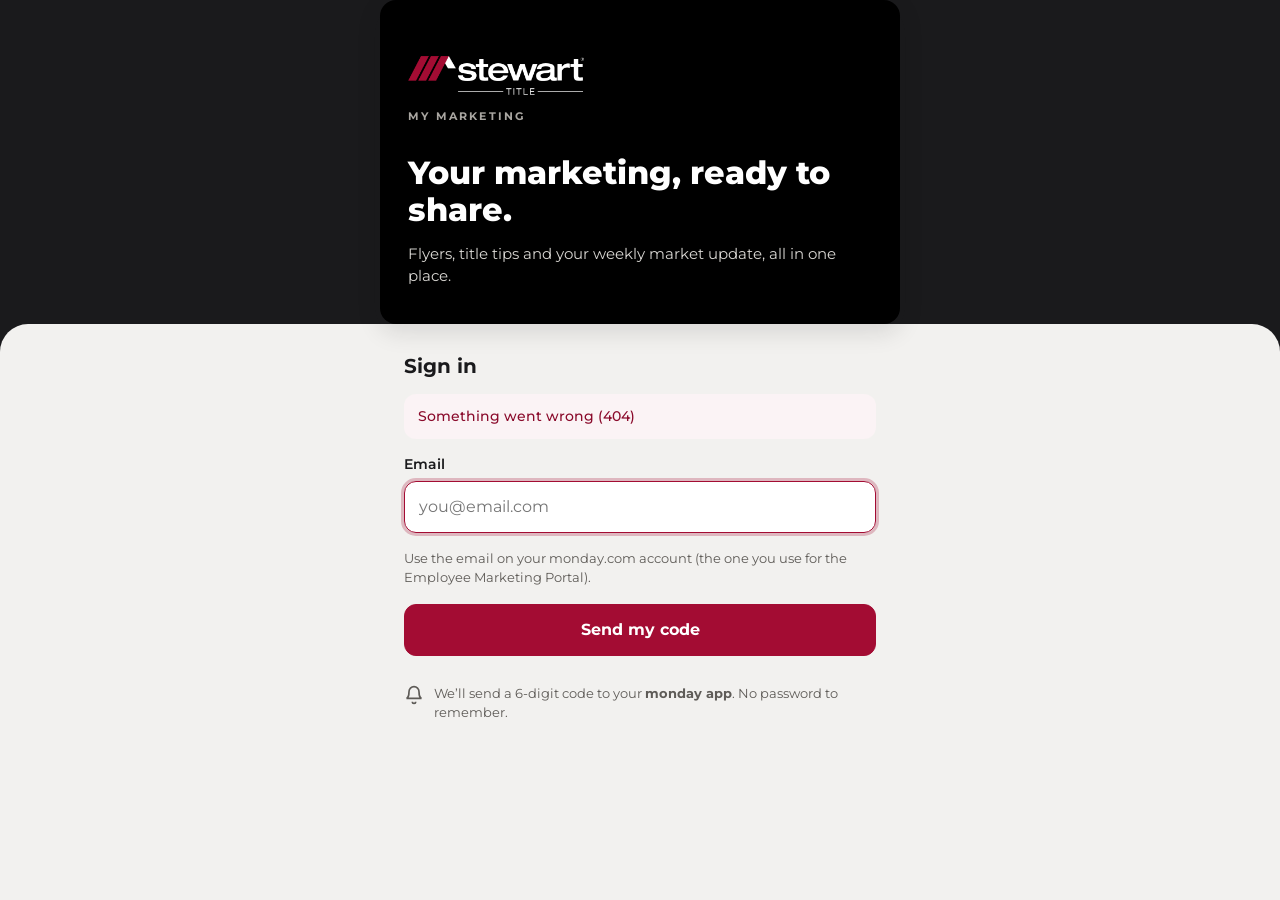
==== my-marketing/public/index.html @ 84f85407 "Add My Marketing employee app (monday notification sign-in, per-person content, share/download) Co-A" ====
<!doctype html>
<html lang="en">
<head>
<meta charset="utf-8">
<meta name="viewport" content="width=device-width, initial-scale=1, viewport-fit=cover">
<title>My Marketing · Stewart Title</title>
<meta name="description" content="Your Stewart Title marketing: flyers, title tips and your weekly market update, ready to share.">
<link rel="icon" href="favicon.ico" sizes="any">
<link rel="apple-touch-icon" href="icons/apple-touch-icon.png">
<link rel="manifest" href="manifest.webmanifest">
<meta name="theme-color" content="#1A1A1C">
<meta name="apple-mobile-web-app-capable" content="yes">
<meta name="mobile-web-app-capable" content="yes">
<meta name="apple-mobile-web-app-status-bar-style" content="black">
<meta name="apple-mobile-web-app-title" content="My Marketing">
<link rel="preconnect" href="https://fonts.googleapis.com">
<link rel="preconnect" href="https://fonts.gstatic.com" crossorigin>
<link href="https://fonts.googleapis.com/css2?family=Montserrat:wght@400;500;600;700;800&display=swap" rel="stylesheet">
<link rel="stylesheet" href="style.css">
</head>
<body>
<div id="app"><div class="boot"><img src="logo-light.png" alt="Stewart Title" width="176"></div></div>
<script src="app.js"></script>
</body>
</html>
---- my-marketing/public/style.css ----
:root {
  --ink: #1A1A1C; --ink2: #2C2B2D; --paper: #F2F1EF; --card: #FFFFFF; --brand: #A30C33; --brand-dark: #7E0A28; --tint: #FBF3F5;
  --muted: #5E5B57; --muted-dark: #A9A6A1; --line: #E4E1DC; --field: #CFCBC5; --on-dark: #D8D6D2;
  --safe-b: env(safe-area-inset-bottom, 0px); --safe-t: env(safe-area-inset-top, 0px);
}
* { box-sizing: border-box; }
html, body { margin: 0; }
body { font-family: Montserrat, -apple-system, BlinkMacSystemFont, "Segoe UI", sans-serif; color: var(--ink); background: var(--paper); -webkit-font-smoothing: antialiased; -webkit-tap-highlight-color: transparent; }
a { color: var(--brand); }
button { font-family: inherit; cursor: pointer; }
img { max-width: 100%; }
.sr { position: absolute; width: 1px; height: 1px; overflow: hidden; clip: rect(0 0 0 0); white-space: nowrap; }
.boot { min-height: 100vh; background: var(--ink); display: flex; align-items: center; justify-content: center; }

/* ---------- buttons ---------- */
.btn { display: inline-flex; align-items: center; justify-content: center; gap: 10px; min-height: 52px; padding: 0 18px; border-radius: 12px; border: 1.5px solid var(--field); background: #fff; color: var(--ink); font-size: 15px; font-weight: 600; text-decoration: none; }
.btn.primary { background: var(--brand); border-color: var(--brand); color: #fff; font-weight: 700; font-size: 16px; }
.btn.primary:hover { background: var(--brand-dark); border-color: var(--brand-dark); }
.btn.block { width: 100%; }
.btn:disabled { opacity: .55; cursor: default; }
.btn svg { flex: none; }
.link { background: none; border: none; color: var(--brand); font-weight: 600; font-size: 14px; padding: 8px; min-height: 40px; }
.back { display: inline-flex; align-items: center; gap: 6px; font-size: 14px; font-weight: 600; text-decoration: none; min-height: 44px; color: var(--brand); background: none; border: none; padding: 0; }
.back.light { color: #fff; }
.err { background: var(--tint); color: #8A0A2B; border-radius: 12px; padding: 12px 14px; font-size: 14px; line-height: 1.5; font-weight: 500; }
.spin { width: 20px; height: 20px; border-radius: 50%; border: 2.5px solid rgba(255,255,255,.35); border-top-color: #fff; animation: spin .8s linear infinite; }
.spin.dark { border-color: rgba(26,26,28,.15); border-top-color: var(--brand); }
@keyframes spin { to { transform: rotate(360deg); } }

/* ---------- sign in ---------- */
.signin { min-height: 100vh; min-height: 100dvh; background: var(--ink); display: flex; flex-direction: column; }
.signin .hero { padding: calc(56px + var(--safe-t)) 28px 36px; display: flex; flex-direction: column; gap: 14px; color: #fff; max-width: 520px; width: 100%; margin: 0 auto; }
.signin .hero img { width: 176px; height: auto; }
.eyebrow { font-size: 11px; font-weight: 700; letter-spacing: .2em; color: var(--muted-dark); }
.signin h1 { margin: 18px 0 0; font-size: 32px; line-height: 1.15; font-weight: 800; }
.signin .hero p { margin: 0; font-size: 15px; line-height: 1.5; color: var(--on-dark); }
.signin .sheet { flex: 1; background: var(--paper); border-radius: 28px 28px 0 0; padding: 30px 24px calc(28px + var(--safe-b)); }
.signin .sheet > div { max-width: 472px; margin: 0 auto; display: flex; flex-direction: column; gap: 16px; }
#f-email, #f-code { display: flex; flex-direction: column; gap: 16px; }
.signin h2 { margin: 0; font-size: 20px; font-weight: 700; }
.field { display: flex; flex-direction: column; gap: 8px; font-size: 14px; font-weight: 600; }
.field input { font-family: inherit; font-size: 16px; padding: 14px; border-radius: 12px; border: 1.5px solid var(--field); background: #fff; color: var(--ink); min-height: 52px; width: 100%; }
.field input:focus, .digits input:focus { outline: 3px solid rgba(163,12,51,.25); border-color: var(--brand); }
.hint { margin: 0; font-size: 13px; line-height: 1.5; color: var(--muted); }
.note { display: flex; gap: 10px; align-items: flex-start; font-size: 13px; line-height: 1.5; color: var(--muted); }
.note svg { flex: none; margin-top: 1px; }
.notif { background: #fff; border-radius: 16px; padding: 14px 16px; display: flex; gap: 12px; align-items: center; box-shadow: 0 6px 20px rgba(26,26,28,.08); }
.notif .ic { width: 40px; height: 40px; border-radius: 10px; background: var(--ink); display: inline-flex; align-items: center; justify-content: center; flex: none; }
.notif span { font-size: 13px; line-height: 1.45; }
.digits { display: grid; grid-template-columns: repeat(6, minmax(0, 1fr)); gap: 8px; }
.digits input { font-family: inherit; text-align: center; font-size: 24px; font-weight: 700; height: 58px; border-radius: 12px; border: 1.5px solid var(--field); background: #fff; width: 100%; color: var(--ink); padding: 0; }
.check { display: flex; gap: 10px; align-items: center; font-size: 14px; min-height: 44px; }
.check input { width: 20px; height: 20px; accent-color: var(--brand); margin: 0; flex: none; }

/* ---------- app frame ---------- */
.frame { min-height: 100vh; min-height: 100dvh; display: flex; flex-direction: column; padding-bottom: calc(76px + var(--safe-b)); }
.topbar { display: none; }
.tabs { position: fixed; left: 0; right: 0; bottom: 0; z-index: 20; background: #fff; border-top: 1px solid var(--line); display: grid; grid-template-columns: repeat(var(--n, 4), minmax(0, 1fr)); padding: 6px 6px calc(8px + var(--safe-b)); }
.tabs a { display: flex; flex-direction: column; align-items: center; justify-content: center; gap: 4px; min-height: 52px; font-size: 11px; font-weight: 600; color: var(--muted); text-decoration: none; }
.tabs a.on { color: var(--brand); font-weight: 700; }
.wrap { width: 100%; max-width: 1160px; margin: 0 auto; }

/* home header */
.homehead { background: var(--ink); color: #fff; padding: calc(44px + var(--safe-t)) 20px 24px; }
.homehead .wrap { display: flex; flex-direction: column; gap: 18px; }
.homehead .row1 { display: flex; align-items: center; justify-content: space-between; }
.homehead .row1 img { width: 128px; height: auto; }
.avatar { width: 40px; height: 40px; border-radius: 50%; background: #4A4845; color: #fff; display: inline-flex; align-items: center; justify-content: center; font-size: 14px; font-weight: 700; border: none; overflow: hidden; padding: 0; flex: none; }
.avatar img { width: 100%; height: 100%; object-fit: cover; object-position: top; }
.date { font-size: 13px; font-weight: 600; color: var(--muted-dark); }
.homehead h1 { margin: 4px 0 0; font-size: 28px; font-weight: 800; line-height: 1.15; }
.homehead p { margin: 6px 0 0; font-size: 14px; color: var(--on-dark); }
.homehead p b { color: #fff; }
.search { display: flex; align-items: center; gap: 10px; border-radius: 12px; padding: 0 14px; min-height: 50px; background: #fff; border: 1.5px solid var(--field); }
.search.dark { background: var(--ink2); border-color: var(--ink2); }
.search input { font-family: inherit; font-size: 16px; border: none; background: transparent; color: var(--ink); flex: 1; min-height: 46px; outline: none; min-width: 0; }
.search.dark input { color: #fff; }
.search.dark input::placeholder { color: var(--muted-dark); }

section.blk { padding: 26px 20px 0; }
section.blk > .wrap { display: flex; flex-direction: column; gap: 12px; }
.h2row { display: flex; align-items: baseline; justify-content: space-between; gap: 12px; }
h2.h { margin: 0; font-size: 19px; font-weight: 800; }
.sub { font-size: 13px; color: var(--muted); margin-top: -6px; }
.badge { font-size: 10px; font-weight: 700; letter-spacing: .08em; color: #fff; background: var(--brand); border-radius: 999px; padding: 3px 8px; }

/* this week */
.week { display: grid; gap: 12px; }
.hero { position: relative; display: block; border-radius: 16px; overflow: hidden; background: #000; box-shadow: 0 8px 24px rgba(26,26,28,.12); }
.hero video, .hero img { display: block; width: 100%; max-height: 520px; object-fit: contain; background: #000; }
.areas { display: grid; grid-template-columns: repeat(3, minmax(0, 1fr)); gap: 10px; }

/* tiles */
.tiles { display: grid; grid-template-columns: repeat(2, minmax(0, 1fr)); gap: 12px; }
.tile { background: #fff; border-radius: 16px; padding: 16px; text-decoration: none; color: var(--ink); display: flex; flex-direction: column; gap: 10px; min-height: 120px; }
.tile .ic { width: 40px; height: 40px; border-radius: 10px; background: var(--tint); display: inline-flex; align-items: center; justify-content: center; }
.tile b { font-size: 15px; }
.tile span.c { font-size: 12px; color: var(--muted); margin-top: auto; }
.tile span.c em { font-style: normal; color: var(--brand); font-weight: 700; }

/* piece cards */
.grid { display: grid; grid-template-columns: repeat(2, minmax(0, 1fr)); gap: 18px 12px; }
.strip { display: flex; gap: 12px; overflow-x: auto; margin-right: -20px; padding: 0 20px 6px 0; scroll-snap-type: x proximity; }
.strip .card { flex: none; width: 150px; scroll-snap-align: start; }
.card { text-decoration: none; color: var(--ink); display: flex; flex-direction: column; gap: 8px; font-size: 13px; font-weight: 600; line-height: 1.35; min-width: 0; }
.thumb { position: relative; display: block; border-radius: 12px; overflow: hidden; background: #E4E1DC; aspect-ratio: 4 / 5; box-shadow: 0 4px 12px rgba(26,26,28,.10); }
.thumb img, .thumb video { display: block; width: 100%; height: 100%; object-fit: cover; object-position: top; }
.thumb .badge { position: absolute; top: 8px; left: 8px; }
.thumb .play { position: absolute; left: 50%; top: 50%; transform: translate(-50%, -50%); width: 48px; height: 48px; border-radius: 50%; background: rgba(163,12,51,.92); display: flex; align-items: center; justify-content: center; }
.doc { width: 100%; height: 100%; display: flex; flex-direction: column; align-items: center; justify-content: center; gap: 8px; background: #fff; color: var(--muted); font-size: 12px; font-weight: 700; letter-spacing: .08em; }

/* list (flyers) */
.list { list-style: none; margin: 0; padding: 0; display: flex; flex-direction: column; gap: 10px; }
.list li { background: #fff; border-radius: 14px; padding: 10px; display: flex; gap: 12px; align-items: center; }
.list a.go { display: flex; gap: 12px; align-items: center; flex: 1; min-width: 0; text-decoration: none; color: var(--ink); font-size: 14px; font-weight: 600; line-height: 1.35; }
.list .mini { width: 62px; height: 80px; border-radius: 6px; border: 1px solid var(--line); overflow: hidden; flex: none; background: #fff; }
.list .mini img { width: 100%; height: 100%; object-fit: cover; object-position: top; display: block; }
.list .meta { display: block; font-size: 12px; font-weight: 500; color: var(--muted); margin-top: 3px; }
.iconbtn { width: 44px; height: 44px; border-radius: 10px; border: none; background: var(--tint); display: inline-flex; align-items: center; justify-content: center; flex: none; }

/* category page */
.pagehead { padding: calc(40px + var(--safe-t)) 20px 12px; }
.pagehead .wrap { display: flex; flex-direction: column; gap: 12px; }
.pagehead h1 { margin: 0; font-size: 28px; font-weight: 800; }
.pagehead p { margin: 4px 0 0; font-size: 14px; color: var(--muted); }
.chips { display: flex; gap: 8px; overflow-x: auto; padding-bottom: 2px; }
.chip { flex: none; min-height: 40px; padding: 0 16px; border-radius: 999px; border: 1.5px solid var(--field); background: #fff; color: var(--ink); font-size: 13px; font-weight: 600; }
.chip.on { background: var(--ink); border-color: var(--ink); color: #fff; font-weight: 700; }
.body { padding: 6px 20px 28px; }
.empty { text-align: center; padding: 40px 16px; color: var(--muted); font-size: 15px; line-height: 1.6; }

/* one piece */
.piece { background: var(--ink); color: #fff; min-height: 100vh; min-height: 100dvh; display: flex; flex-direction: column; }
.piece .top { padding: calc(40px + var(--safe-t)) 16px 10px; display: flex; align-items: center; justify-content: space-between; }
.piece .top .pos { font-size: 12px; font-weight: 600; color: var(--muted-dark); display: flex; align-items: center; gap: 4px; }
.piece .top .pos button { width: 40px; height: 40px; border-radius: 10px; border: none; background: var(--ink2); color: #fff; display: inline-flex; align-items: center; justify-content: center; }
.piece .stage { padding: 0 20px; display: flex; flex-direction: column; gap: 14px; }
.piece .media { border-radius: 14px; overflow: hidden; background: #000; }
.piece .media img, .piece .media video { display: block; width: 100%; max-height: 72vh; object-fit: contain; }
.piece .media .doc { aspect-ratio: 8.5 / 11; max-height: 60vh; }
.piece h1 { margin: 0; font-size: 20px; font-weight: 800; line-height: 1.25; }
.piece .meta { margin-top: 4px; font-size: 13px; color: var(--muted-dark); }
.piece .acts { flex: 1; margin-top: 18px; background: var(--paper); color: var(--ink); border-radius: 24px 24px 0 0; padding: 22px 20px calc(30px + var(--safe-b)); display: flex; flex-direction: column; gap: 12px; }
.two { display: grid; grid-template-columns: repeat(2, minmax(0, 1fr)); gap: 10px; }

/* install + account */
.install { background: #fff; border-radius: 16px; padding: 16px; display: flex; gap: 14px; align-items: flex-start; }
.install img { width: 48px; height: 48px; border-radius: 12px; flex: none; }
.install > div > b { display: block; font-size: 15px; margin-bottom: 4px; }
.install p { margin: 0; font-size: 13px; line-height: 1.5; color: var(--muted); }
.install .x { margin-left: auto; width: 36px; height: 36px; border: none; background: none; color: var(--muted); flex: none; border-radius: 8px; }
.foot { padding: 30px 20px 10px; text-align: center; font-size: 13px; color: var(--muted); }
.foot .wrap { display: flex; flex-direction: column; gap: 4px; align-items: center; }
.toast { position: fixed; left: 50%; bottom: calc(96px + var(--safe-b)); transform: translateX(-50%); background: var(--ink); color: #fff; padding: 12px 18px; border-radius: 12px; font-size: 14px; font-weight: 600; z-index: 50; box-shadow: 0 8px 24px rgba(0,0,0,.25); max-width: calc(100% - 40px); text-align: center; }

/* ---------- computers ---------- */
@media (min-width: 900px) {
  .frame { padding-bottom: 0; }
  .tabs { display: none; }
  .topbar { display: block; background: var(--ink); color: #fff; position: sticky; top: 0; z-index: 20; padding: 0 28px; }
  .topbar .wrap { display: flex; align-items: center; gap: 28px; min-height: 68px; }
  .topbar img.logo { width: 130px; height: auto; }
  .topbar nav { display: flex; gap: 4px; flex: 1; }
  .topbar nav a { color: var(--on-dark); text-decoration: none; font-size: 15px; font-weight: 500; padding: 10px 14px; border-radius: 10px; }
  .topbar nav a:hover { background: rgba(255,255,255,.07); color: #fff; }
  .topbar nav a.on { background: var(--brand); color: #fff; font-weight: 600; }
  .homehead { padding: 36px 28px 32px; }
  .homehead .row1 { display: none; }
  .homehead .wrap { flex-direction: row; align-items: flex-end; justify-content: space-between; flex-wrap: wrap; }
  .homehead .search { width: 380px; }
  section.blk, .pagehead, .body, .foot { padding-left: 28px; padding-right: 28px; }
  .pagehead { padding-top: 32px; }
  .pagehead .back { display: none; }
  .week { grid-template-columns: minmax(0, 1.1fr) minmax(0, 1fr); align-items: start; }
  .week .areas { grid-template-columns: repeat(3, minmax(0, 1fr)); }
  .tiles { grid-template-columns: repeat(4, minmax(0, 1fr)); }
  .grid { grid-template-columns: repeat(auto-fill, minmax(200px, 1fr)); gap: 24px 18px; }
  .strip { margin-right: 0; padding-right: 0; }
  .strip .card { width: 190px; }
  .list { display: grid; grid-template-columns: repeat(2, minmax(0, 1fr)); }
  .piece { min-height: calc(100vh - 68px); }
  .piece .top { padding: 24px 28px 8px; max-width: 1160px; margin: 0 auto; width: 100%; }
  .piece .wrap2 { display: grid; grid-template-columns: minmax(0, 1.3fr) minmax(320px, 1fr); gap: 28px; padding: 0 28px 40px; max-width: 1160px; margin: 0 auto; width: 100%; align-items: start; }
  .piece .stage { padding: 0; }
  .piece .acts { margin-top: 0; border-radius: 20px; padding: 24px; }
  .toast { bottom: 28px; }
}
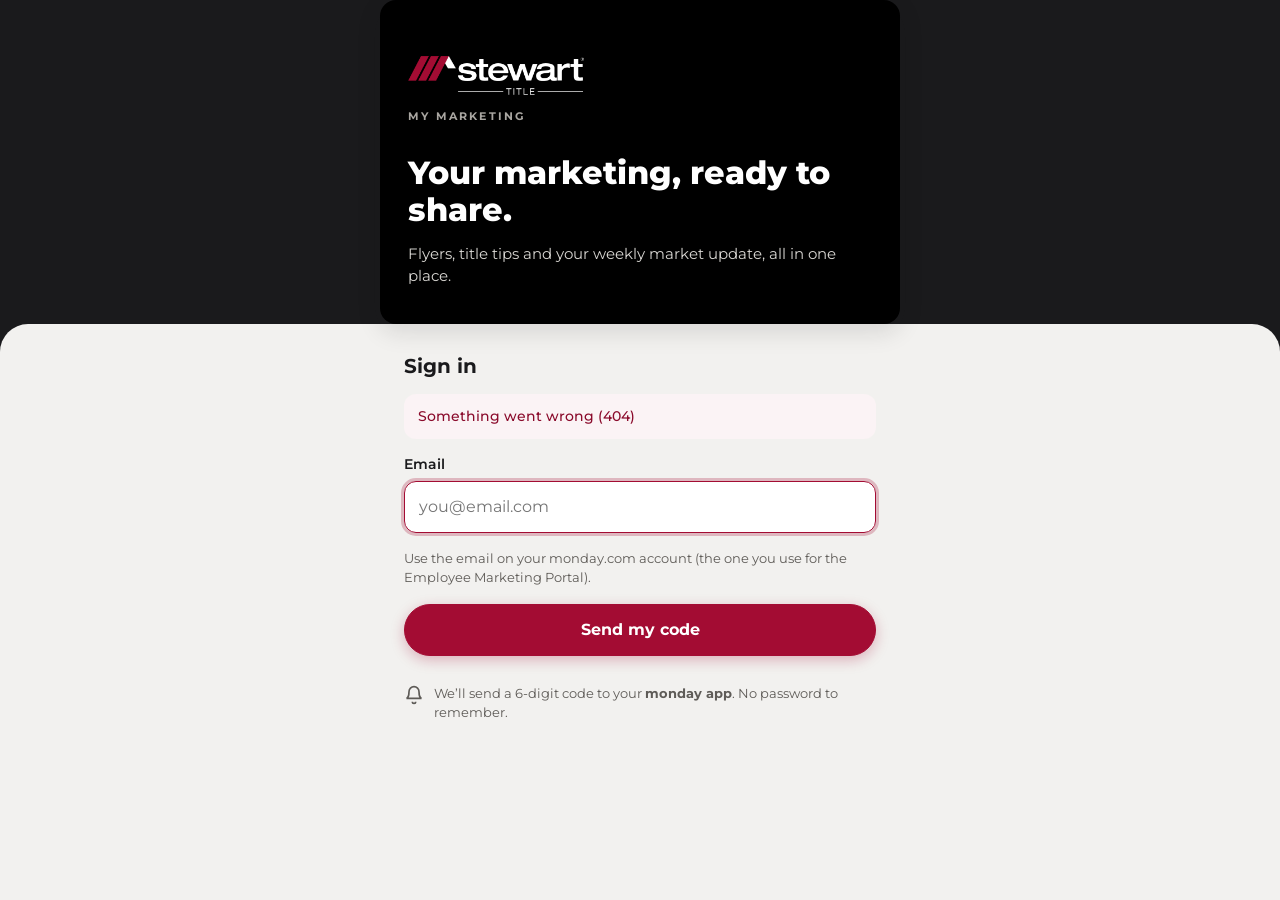
==== commit 38887388: "My Marketing: pull down to refresh; app icon at every path iPhones look for Co-Authored-By: Claude O" ====
--- a/my-marketing/public/index.html
+++ b/my-marketing/public/index.html
@@ -5,9 +5,10 @@
 <meta name="viewport" content="width=device-width, initial-scale=1, viewport-fit=cover">
 <title>My Marketing · Stewart Title</title>
 <meta name="description" content="Your Stewart Title marketing: flyers, title tips and your weekly market update, ready to share.">
-<link rel="icon" href="favicon.ico" sizes="any">
-<link rel="apple-touch-icon" href="icons/apple-touch-icon.png">
-<link rel="manifest" href="manifest.webmanifest">
+<link rel="icon" href="/favicon.ico" sizes="any">
+<link rel="icon" type="image/png" sizes="192x192" href="/icons/icon-192.png">
+<link rel="apple-touch-icon" sizes="180x180" href="/apple-touch-icon.png">
+<link rel="manifest" href="/manifest.webmanifest">
 <meta name="theme-color" content="#1A1A1C">
 <meta name="apple-mobile-web-app-capable" content="yes">
 <meta name="mobile-web-app-capable" content="yes">
--- a/my-marketing/public/style.css
+++ b/my-marketing/public/style.css
@@ -185,3 +185,116 @@
   .piece .acts { margin-top: 0; border-radius: 20px; padding: 24px; }
   .toast { bottom: 28px; }
 }
+
+/* sideways rows with a download button under each piece (Photos & Personal Branding) */
+.strip.wide .card { width: 170px; }
+.card.dl { gap: 8px; }
+.cardlink { text-decoration: none; color: var(--ink); display: flex; flex-direction: column; gap: 8px; }
+.cardacts { display: flex; gap: 6px; }
+.btn.mini { min-height: 40px; padding: 0 10px; font-size: 13px; border-radius: 10px; gap: 6px; flex: 1; }
+.btn.mini.icon { flex: none; width: 40px; padding: 0; color: var(--brand); }
+.btn.mini svg { width: 16px; height: 16px; }
+@media (min-width: 900px) { .strip.wide .card { width: 210px; } }
+
+/* every card in a row is the same height, so the Download buttons line up */
+.strip { align-items: stretch; }
+.card.dl { display: flex; flex-direction: column; }
+.card.dl .cardlink { flex: 1; }
+.card.dl .ttl { display: -webkit-box; -webkit-line-clamp: 2; -webkit-box-orient: vertical; overflow: hidden; min-height: 2.7em; }
+.card.dl .cardacts { margin-top: auto; }
+
+/* darker, easier-to-see scroll bars on the sideways rows */
+.strip, .chips { scrollbar-width: thin; scrollbar-color: #6B6865 #DDD9D3; }
+.strip::-webkit-scrollbar, .chips::-webkit-scrollbar { height: 8px; }
+.strip::-webkit-scrollbar-track, .chips::-webkit-scrollbar-track { background: #DDD9D3; border-radius: 999px; }
+.strip::-webkit-scrollbar-thumb, .chips::-webkit-scrollbar-thumb { background: #6B6865; border-radius: 999px; }
+.strip::-webkit-scrollbar-thumb:hover { background: #3A3836; }
+.strip { padding-bottom: 12px; }
+
+/* red download / share buttons under each piece */
+.btn.mini { background: var(--brand); border: none; color: #fff; font-weight: 700; letter-spacing: .01em; border-radius: 999px; min-height: 42px; box-shadow: 0 3px 10px rgba(163,12,51,.25); transition: background .15s, transform .1s, box-shadow .15s; }
+.btn.mini:hover { background: var(--brand-dark); color: #fff; box-shadow: 0 5px 14px rgba(163,12,51,.32); }
+.btn.mini:active { transform: scale(.97); }
+.btn.mini.icon { width: 42px; background: #fff; color: var(--brand); border: 1.5px solid #E7C9D1; box-shadow: none; }
+.btn.mini.icon:hover { background: var(--tint); color: var(--brand-dark); }
+.list .iconbtn { color: var(--brand); }
+
+/* ---------- one button style for the whole site (red pill); anything new picks it up from .btn ---------- */
+.btn { border-radius: 999px; border: 1.5px solid #E7C9D1; color: var(--brand); background: #fff; font-weight: 700; transition: background .15s, transform .1s, box-shadow .15s, border-color .15s; }
+.btn:hover { background: var(--tint); border-color: var(--brand); color: var(--brand-dark); }
+.btn:active { transform: scale(.98); }
+.btn.primary { background: var(--brand); border-color: var(--brand); color: #fff; box-shadow: 0 4px 14px rgba(163,12,51,.28); }
+.btn.primary:hover { background: var(--brand-dark); border-color: var(--brand-dark); color: #fff; box-shadow: 0 6px 18px rgba(163,12,51,.34); }
+.btn:disabled { transform: none; }
+.iconbtn { border-radius: 999px; }
+/* the three area graphics on Home are narrow: Download only, a touch smaller */
+.areas .card.dl { gap: 6px; }
+.areas .btn.mini.icon { display: none; }
+.areas .btn.mini { font-size: 12px; padding: 0 6px; min-height: 38px; }
+.areas .btn.mini svg { width: 14px; height: 14px; }
+.areas .ttl { min-height: 0 !important; font-size: 12px; }
+.dlgrid { align-items: stretch; }
+
+/* ---------- phones: top bar with the three-line menu (replaces the bottom tab bar) ---------- */
+.frame { padding-bottom: calc(12px + var(--safe-b)); }
+.tabs { display: none !important; }
+.homehead .row1 { display: none; }
+.mbar { position: sticky; top: 0; z-index: 30; background: var(--ink); color: #fff; display: flex; align-items: center; justify-content: space-between; padding: calc(8px + var(--safe-t)) 10px 8px 20px; min-height: 60px; border-bottom: 1px solid #2C2B2D; }
+.mbar .mlogo { display: flex; align-items: center; min-height: 44px; }
+.mbar .mlogo img { width: 124px; height: auto; display: block; }
+.menubtn { width: 48px; height: 48px; border-radius: 12px; border: none; background: transparent; color: #fff; display: inline-flex; align-items: center; justify-content: center; }
+.menubtn:hover, .menubtn:focus-visible { background: rgba(255,255,255,.1); }
+.homehead { padding-top: 22px; }
+.pagehead { padding-top: 20px; }
+.piece .top { padding-top: 14px; }
+.scrim { position: fixed; inset: 0; z-index: 40; background: rgba(15,15,16,.55); }
+.drawer { position: fixed; top: 0; right: 0; bottom: 0; z-index: 41; width: min(86vw, 340px); background: var(--ink); color: #fff; display: flex; flex-direction: column; padding: calc(10px + var(--safe-t)) 14px calc(18px + var(--safe-b)); transform: translateX(100%); transition: transform .22s ease; overflow-y: auto; box-shadow: -10px 0 30px rgba(0,0,0,.3); }
+.drawer.in { transform: none; }
+.drawer .dhead { display: flex; align-items: center; justify-content: space-between; padding: 0 0 10px 8px; }
+.drawer .dhead img { width: 120px; height: auto; }
+.dwho { display: flex; align-items: center; gap: 12px; padding: 14px 8px 16px; border-bottom: 1px solid #2C2B2D; margin-bottom: 8px; }
+.dwho b { display: block; font-size: 15px; }
+.dwho span span { font-size: 12px; color: var(--muted-dark); }
+.dlinks { display: flex; flex-direction: column; gap: 4px; }
+.dlinks a { display: flex; align-items: center; gap: 14px; min-height: 52px; padding: 0 12px; border-radius: 12px; color: var(--on-dark); text-decoration: none; font-size: 16px; font-weight: 600; }
+.dlinks a:hover { background: rgba(255,255,255,.07); color: #fff; }
+.dlinks a.on { background: var(--brand); color: #fff; }
+.dlinks .mi { display: inline-flex; width: 24px; justify-content: center; }
+.dlinks .ml { flex: 1; }
+.dnew { font-size: 11px; font-weight: 700; background: var(--brand); color: #fff; border-radius: 999px; padding: 3px 8px; }
+.dlinks a.on .dnew { background: #fff; color: var(--brand); }
+.dfoot { margin-top: auto; padding-top: 20px; display: flex; flex-direction: column; gap: 10px; font-size: 12px; color: var(--muted-dark); text-align: center; }
+.dfoot .btn { background: transparent; color: #fff; border-color: #4A4845; }
+.dfoot .btn:hover { background: rgba(255,255,255,.07); border-color: #fff; color: #fff; }
+body.menu-open { overflow: hidden; }
+.toast { bottom: calc(24px + var(--safe-b)); }
+@media (min-width: 900px) {
+  .mbar, .drawer, .scrim { display: none !important; }
+  .homehead { padding-top: 36px; }
+  .pagehead { padding-top: 32px; }
+  .piece .top { padding-top: 24px; }
+}
+.menubtn:focus-visible { outline: 2px solid #fff; outline-offset: 2px; }
+/* a tighter home header on phones */
+.homehead { padding-top: 12px; padding-bottom: 20px; }
+.homehead .wrap { gap: 14px; }
+@media (min-width: 900px) { .homehead { padding-top: 32px; padding-bottom: 32px; } }
+
+/* video cards: the whole frame shows on a dark background, whatever the shape */
+.thumb .vthumb { object-fit: contain; background: #111; }
+.thumb:has(.vthumb) { background: #111; }
+.vtag { position: absolute; right: 8px; bottom: 8px; background: rgba(15,15,16,.82); color: #fff; font-size: 11px; font-weight: 700; border-radius: 6px; padding: 4px 7px; letter-spacing: .02em; }
+.thumb .play { box-shadow: 0 4px 14px rgba(0,0,0,.35); }
+
+/* Refresh: top of Home and in the menu */
+.refresh { align-self: flex-start; display: inline-flex; align-items: center; gap: 8px; min-height: 40px; padding: 0 14px; border-radius: 999px; border: 1.5px solid #4A4845; background: transparent; color: #fff; font-size: 13px; font-weight: 700; }
+.refresh:hover { border-color: #fff; background: rgba(255,255,255,.07); }
+.dl-refresh { display: flex; align-items: center; gap: 14px; min-height: 52px; padding: 0 12px; border-radius: 12px; border: none; background: transparent; color: var(--on-dark); font-size: 16px; font-weight: 600; text-align: left; width: 100%; }
+.dl-refresh:hover { background: rgba(255,255,255,.07); color: #fff; }
+.dl-refresh .mi { display: inline-flex; width: 24px; justify-content: center; }
+@media (min-width: 900px) { .homehead .refresh { align-self: flex-end; } }
+
+/* pull-to-refresh circle */
+.ptr { position: fixed; left: 50%; top: calc(14px + var(--safe-t)); z-index: 60; width: 40px; height: 40px; margin-top: -60px; border-radius: 50%; background: #fff; color: var(--brand); display: flex; align-items: center; justify-content: center; box-shadow: 0 4px 14px rgba(0,0,0,.25); transform: translate(-50%, 0); transition: transform .2s; opacity: 0; pointer-events: none; }
+.ptr.on { opacity: 1; transition: none; }
+.ptr.ready { background: var(--brand); color: #fff; }
